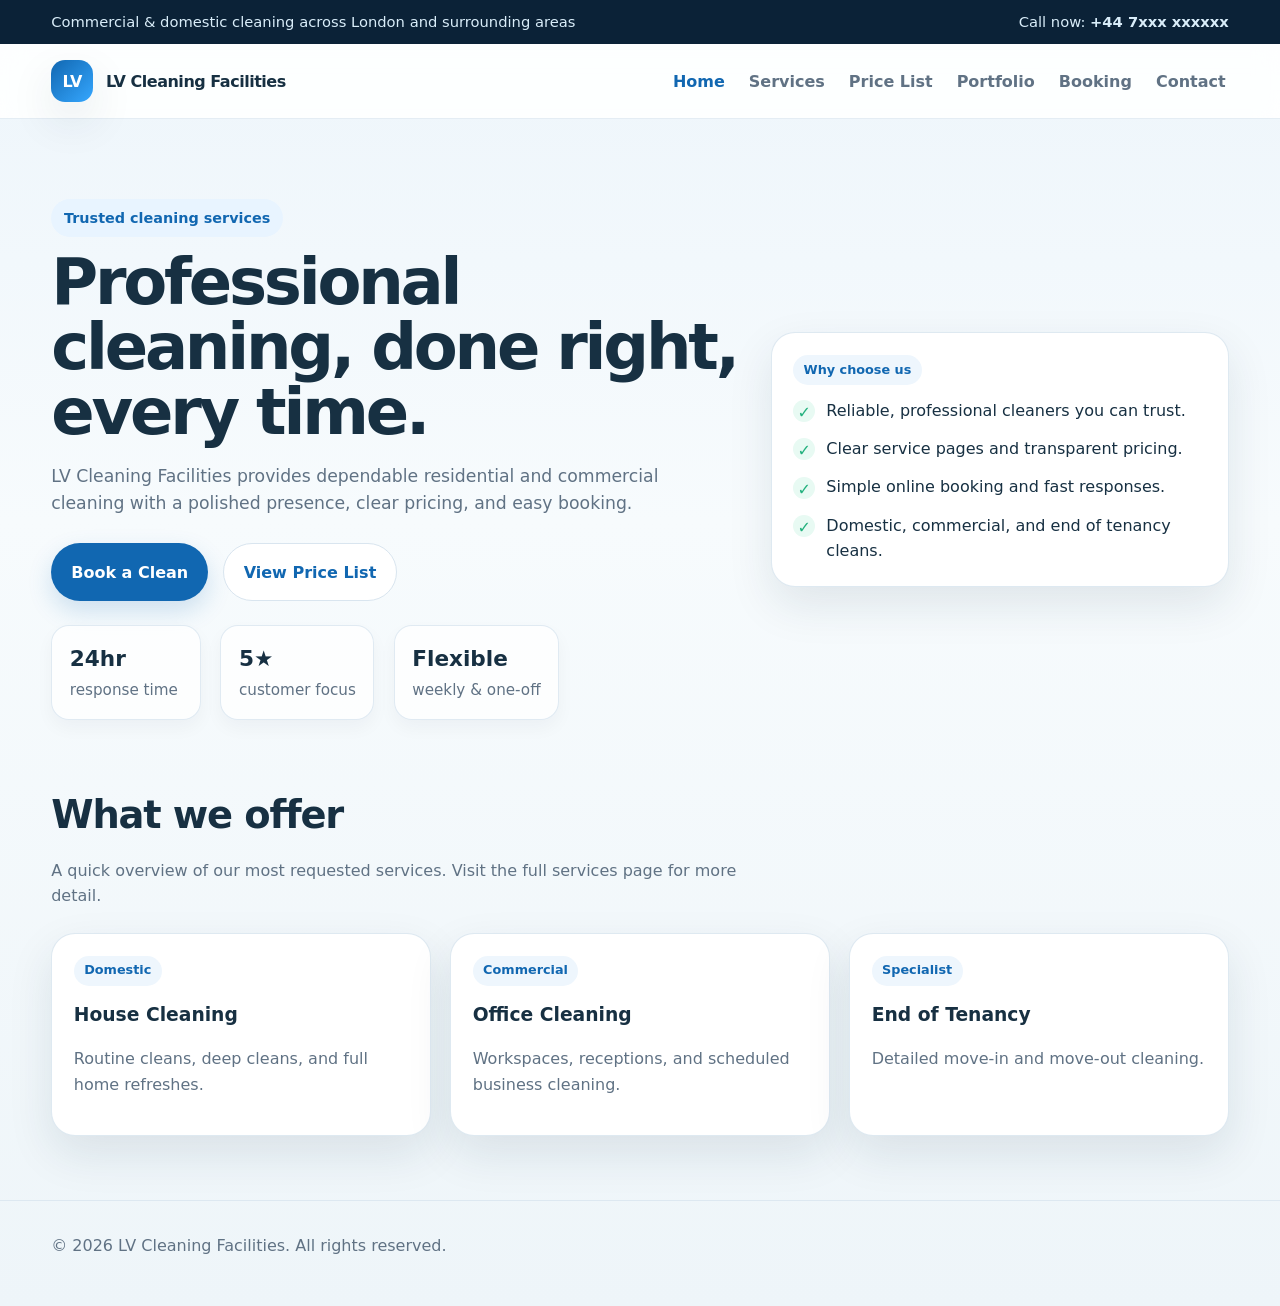
==== index.html @ 7a960f9a "Add files via upload" ====
<!DOCTYPE html>
<html lang="en">
<head>
  <meta charset="UTF-8" />
  <meta name="viewport" content="width=device-width, initial-scale=1.0" />
  <title>LV Cleaning Facilities | Professional Cleaning Services</title>
  <meta name="description" content="LV Cleaning Facilities - professional residential and commercial cleaning services." />
  <link rel="stylesheet" href="styles.css" />
</head>
<body>
  <div class="topbar">
    <div class="container">
      <div>Commercial & domestic cleaning across London and surrounding areas</div>
      <div>Call now: <strong>+44 7xxx xxxxxx</strong></div>
    </div>
  </div>

  <header class="nav">
    <div class="container nav-inner">
      <a class="brand" href="index.html"><span class="logo">LV</span> <span>LV Cleaning Facilities</span></a>
      <nav class="menu" aria-label="Primary navigation">
        <a href="index.html">Home</a>
        <a href="services.html">Services</a>
        <a href="pricing.html">Price List</a>
        <a href="portfolio.html">Portfolio</a>
        <a href="booking.html">Booking</a>
        <a href="contact.html">Contact</a>
      </nav>
    </div>
  </header>

  <main class="hero">
    <div class="container hero-grid">
      <section>
        <span class="eyebrow">Trusted cleaning services</span>
        <h1>Professional cleaning, done right, every time.</h1>
        <p class="lead">LV Cleaning Facilities provides dependable residential and commercial cleaning with a polished presence, clear pricing, and easy booking.</p>
        <div class="hero-actions">
          <a class="btn btn-primary" href="booking.html">Book a Clean</a>
          <a class="btn btn-ghost" href="pricing.html">View Price List</a>
        </div>
        <div class="stats">
          <div class="stat"><strong>24hr</strong><span class="small">response time</span></div>
          <div class="stat"><strong>5★</strong><span class="small">customer focus</span></div>
          <div class="stat"><strong>Flexible</strong><span class="small">weekly & one-off</span></div>
        </div>
      </section>
      <aside class="card hero-card">
        <span class="tag">Why choose us</span>
        <ul class="checklist">
          <li><span class="tick">✓</span><span>Reliable, professional cleaners you can trust.</span></li>
          <li><span class="tick">✓</span><span>Clear service pages and transparent pricing.</span></li>
          <li><span class="tick">✓</span><span>Simple online booking and fast responses.</span></li>
          <li><span class="tick">✓</span><span>Domestic, commercial, and end of tenancy cleans.</span></li>
        </ul>
      </aside>
    </div>
  </main>

  <section class="section">
    <div class="container">
      <h2>What we offer</h2>
      <p class="section-lead">A quick overview of our most requested services. Visit the full services page for more detail.</p>
      <div class="grid-3">
        <article class="card service"><span class="tag">Domestic</span><h3>House Cleaning</h3><p class="muted">Routine cleans, deep cleans, and full home refreshes.</p></article>
        <article class="card service"><span class="tag">Commercial</span><h3>Office Cleaning</h3><p class="muted">Workspaces, receptions, and scheduled business cleaning.</p></article>
        <article class="card service"><span class="tag">Specialist</span><h3>End of Tenancy</h3><p class="muted">Detailed move-in and move-out cleaning.</p></article>
      </div>
    </div>
  </section>

  <footer class="footer">
    <div class="container">© 2026 LV Cleaning Facilities. All rights reserved.</div>
  </footer>

  <script src="script.js"></script>
</body>
</html>
---- styles.css ----
:root{
  --bg:#f5f9fc;--card:#ffffff;--text:#173042;--muted:#607284;
  --primary:#1167b1;--primary-dark:#0d4f86;--accent:#22b07d;
  --line:#d9e5ef;--shadow:0 18px 45px rgba(16,46,66,.10);
}
*{box-sizing:border-box}
html{scroll-behavior:smooth}
body{margin:0;font-family:Inter,system-ui,-apple-system,Segoe UI,Roboto,sans-serif;background:linear-gradient(180deg,#edf5fb 0%,#f7fbfd 40%,#eef5f9 100%);color:var(--text);line-height:1.6}
a{text-decoration:none;color:inherit}
img{max-width:100%;display:block}
.container{width:min(1180px,92vw);margin:0 auto}

.topbar{background:#0b2237;color:#d9edf9;font-size:.92rem}
.topbar .container{display:flex;justify-content:space-between;gap:1rem;padding:.65rem 0;flex-wrap:wrap}

.nav{position:sticky;top:0;z-index:50;background:rgba(255,255,255,.9);backdrop-filter:saturate(180%) blur(12px);border-bottom:1px solid rgba(217,229,239,.7)}
.nav-inner{display:flex;align-items:center;justify-content:space-between;gap:1rem;padding:1rem 0}
.brand{display:flex;align-items:center;gap:.8rem;font-weight:800;letter-spacing:-.03em}
.logo{width:42px;height:42px;border-radius:14px;background:linear-gradient(135deg,var(--primary),#35a7ff);display:grid;place-items:center;color:#fff;box-shadow:var(--shadow)}
.menu{display:flex;gap:1.1rem;flex-wrap:wrap;justify-content:flex-end}
.menu a{color:var(--muted);font-weight:600;padding:.5rem .2rem}
.menu a:hover,.menu a.active{color:var(--primary)}

.btn{display:inline-flex;align-items:center;justify-content:center;gap:.5rem;border:none;border-radius:999px;padding:.95rem 1.25rem;font-weight:700;cursor:pointer;transition:.2s ease;box-shadow:0 10px 25px rgba(17,103,177,.18)}
.btn-primary{background:var(--primary);color:#fff}
.btn-primary:hover{background:var(--primary-dark);transform:translateY(-1px)}
.btn-ghost{background:#fff;color:var(--primary);border:1px solid var(--line);box-shadow:none}

.hero{padding:5rem 0 3rem}
.hero-grid{display:grid;grid-template-columns:1.2fr .8fr;gap:2rem;align-items:center}
.eyebrow{display:inline-flex;gap:.5rem;align-items:center;background:#e8f4ff;color:var(--primary);padding:.45rem .8rem;border-radius:999px;font-weight:700;font-size:.9rem}
h1{font-size:clamp(2.4rem,5vw,4.8rem);line-height:1.02;letter-spacing:-.05em;margin:.8rem 0 1rem}
.lead{font-size:1.08rem;color:var(--muted);max-width:60ch}
.hero-actions{display:flex;gap:.9rem;flex-wrap:wrap;margin:1.6rem 0 1.1rem}
.stats{display:flex;gap:1.2rem;flex-wrap:wrap;margin-top:1.5rem}
.stat{background:rgba(255,255,255,.75);border:1px solid rgba(217,229,239,.8);padding:1rem 1.1rem;border-radius:18px;min-width:150px;box-shadow:0 8px 18px rgba(15,33,48,.04)}
.stat strong{display:block;font-size:1.35rem}

.card{background:var(--card);border:1px solid rgba(217,229,239,.85);border-radius:24px;box-shadow:var(--shadow)}
.hero-card{padding:1.35rem;position:relative;overflow:hidden}

.checklist{display:grid;gap:.8rem;margin:0;padding:0;list-style:none}
.checklist li{display:flex;gap:.7rem;align-items:flex-start}
.tick{width:22px;height:22px;border-radius:50%;background:#e8faf3;color:var(--accent);display:grid;place-items:center;font-weight:900;flex:0 0 22px;margin-top:.15rem}

.section{padding:1rem 0 4rem}
.section h2{font-size:clamp(1.7rem,3vw,2.6rem);letter-spacing:-.03em;margin:0 0 .8rem}
.section-lead{color:var(--muted);max-width:70ch;margin:0 0 1.5rem}
.grid-3{display:grid;grid-template-columns:repeat(3,1fr);gap:1.2rem}
.grid-2{display:grid;grid-template-columns:repeat(2,1fr);gap:1.2rem}

.panel,.service,.price,.portfolio-item,.contact-box,.form-box,.info-box{padding:1.35rem}
.service h3,.price h3,.portfolio-item h3{margin:.1rem 0 .5rem}
.tag{display:inline-block;background:#eef6fd;color:var(--primary);padding:.3rem .65rem;border-radius:999px;font-weight:700;font-size:.8rem;margin-bottom:.8rem}

.price .amount{font-size:2rem;font-weight:800;letter-spacing:-.03em}
.price ul{margin:1rem 0 0;padding-left:1.1rem;color:var(--muted)}

.portfolio-item{min-height:220px;display:flex;flex-direction:column;justify-content:flex-end;background:linear-gradient(180deg, rgba(15,32,47,.04), rgba(15,32,47,.24)), linear-gradient(135deg,#dfeef7,#f7fbfd)}
.portfolio-item:nth-child(2n){background:linear-gradient(180deg, rgba(15,32,47,.04), rgba(15,32,47,.24)), linear-gradient(135deg,#e7f7f1,#f8fcfb)}
.portfolio-item:nth-child(3n){background:linear-gradient(180deg, rgba(15,32,47,.04), rgba(15,32,47,.24)), linear-gradient(135deg,#f1ecff,#faf8ff)}

.form-grid{display:grid;grid-template-columns:1fr 1fr;gap:1rem}
.field{display:flex;flex-direction:column;gap:.45rem}
.field.full{grid-column:1/-1}
label{font-weight:600}
input,select,textarea{width:100%;padding:1rem;border:1px solid var(--line);border-radius:14px;font:inherit;background:#fff;color:var(--text)}
textarea{min-height:140px;resize:vertical}
.form-success{display:none;background:#e8faf3;color:#0f7a52;padding:1rem;border-radius:14px;font-weight:600;margin-top:1rem}

.footer{padding:2rem 0 3rem;color:var(--muted);border-top:1px solid rgba(217,229,239,.8)}
.small{font-size:.95rem;color:var(--muted)}
.muted{color:var(--muted)}

.page-hero{padding:2.5rem 0 1.3rem}
.page-banner{padding:1.6rem;border-radius:24px;background:linear-gradient(135deg,#0f2b46,#164d7d);color:#fff;box-shadow:var(--shadow)}
.page-banner h1{color:#fff;font-size:clamp(2rem,4vw,3.2rem)}
.page-banner p{color:#d9edf9;max-width:60ch}

@media (max-width: 900px){
  .hero-grid,.grid-3,.grid-2{grid-template-columns:1fr}
  .menu{display:none}
  .form-grid{grid-template-columns:1fr}
  .hero{padding-top:3rem}
}
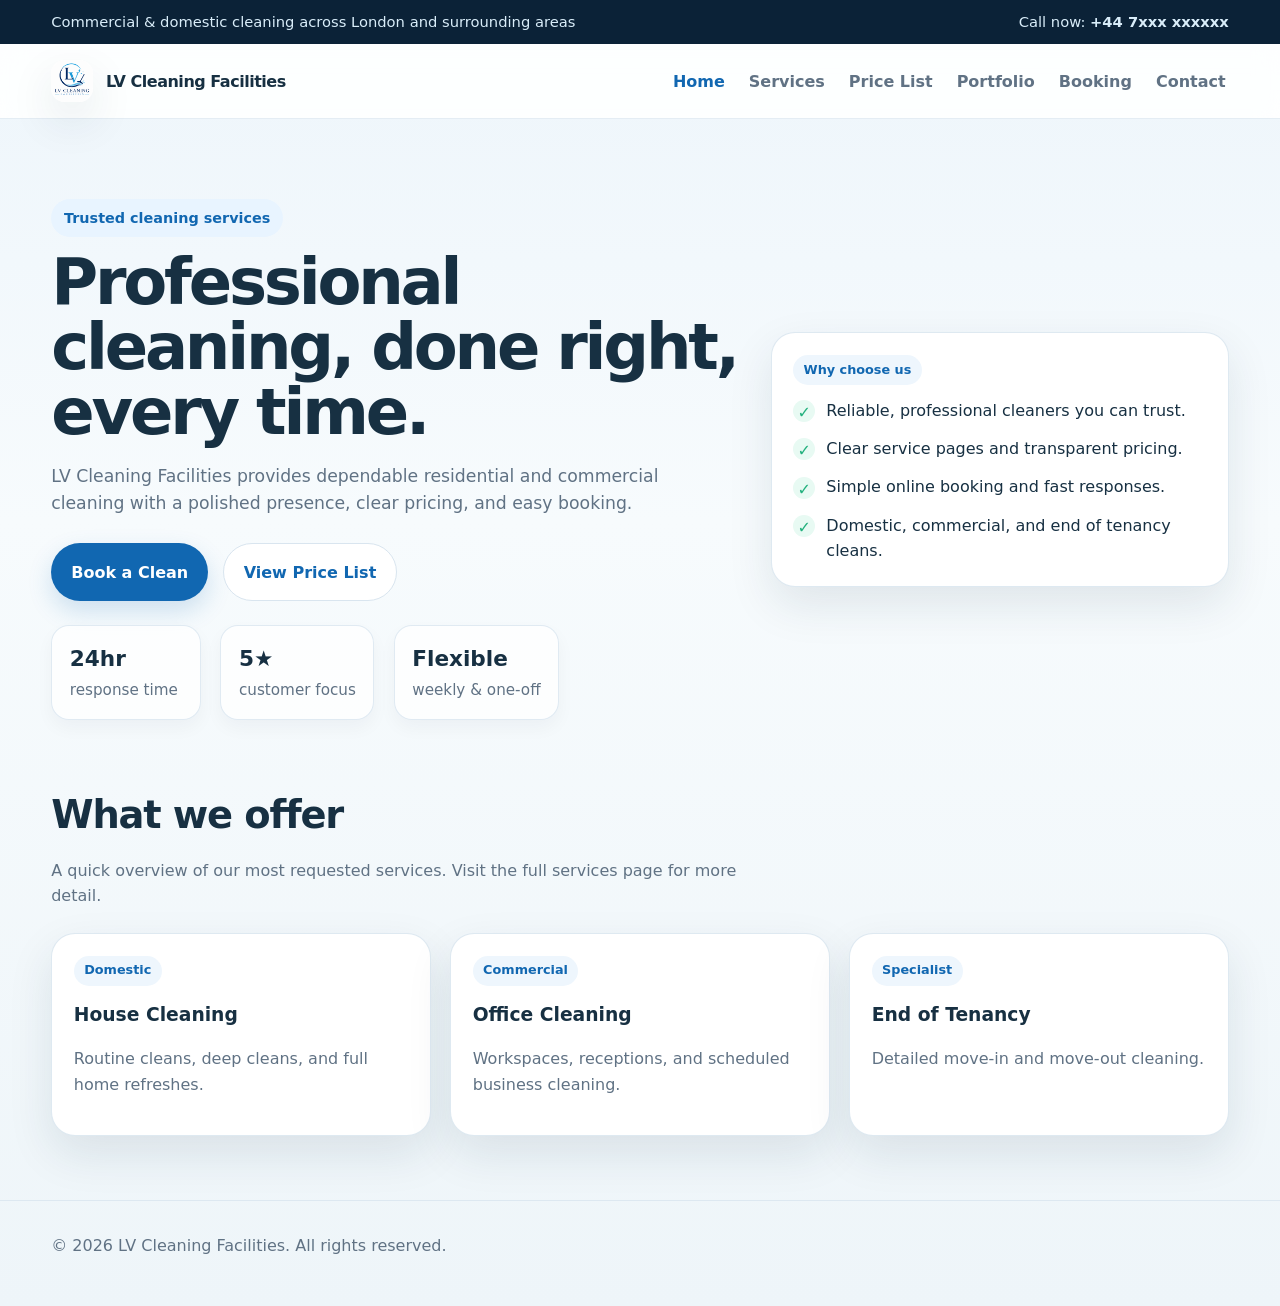
==== commit 702cf3ba: "Use lvlogo.png in nav brand" ====
--- a/index.html
+++ b/index.html
@@ -17,7 +17,7 @@
 
   <header class="nav">
     <div class="container nav-inner">
-      <a class="brand" href="index.html"><span class="logo">LV</span> <span>LV Cleaning Facilities</span></a>
+      <a class="brand" href="index.html"><span class="logo"><img src="lvlogo.png" alt="LV Cleaning Facilities logo"></span> <span>LV Cleaning Facilities</span></a>
       <nav class="menu" aria-label="Primary navigation">
         <a href="index.html">Home</a>
         <a href="services.html">Services</a>
--- a/styles.css
+++ b/styles.css
@@ -1,3 +1,4 @@
+
 :root{
   --bg:#f5f9fc;--card:#ffffff;--text:#173042;--muted:#607284;
   --primary:#1167b1;--primary-dark:#0d4f86;--accent:#22b07d;
@@ -16,7 +17,8 @@
 .nav{position:sticky;top:0;z-index:50;background:rgba(255,255,255,.9);backdrop-filter:saturate(180%) blur(12px);border-bottom:1px solid rgba(217,229,239,.7)}
 .nav-inner{display:flex;align-items:center;justify-content:space-between;gap:1rem;padding:1rem 0}
 .brand{display:flex;align-items:center;gap:.8rem;font-weight:800;letter-spacing:-.03em}
-.logo{width:42px;height:42px;border-radius:14px;background:linear-gradient(135deg,var(--primary),#35a7ff);display:grid;place-items:center;color:#fff;box-shadow:var(--shadow)}
+.logo{width:42px;height:42px;border-radius:14px;background:#fff;display:grid;place-items:center;color:#fff;box-shadow:var(--shadow);overflow:hidden;flex:0 0 42px}
+.logo img{width:100%;height:100%;object-fit:contain;display:block}
 .menu{display:flex;gap:1.1rem;flex-wrap:wrap;justify-content:flex-end}
 .menu a{color:var(--muted);font-weight:600;padding:.5rem .2rem}
 .menu a:hover,.menu a.active{color:var(--primary)}
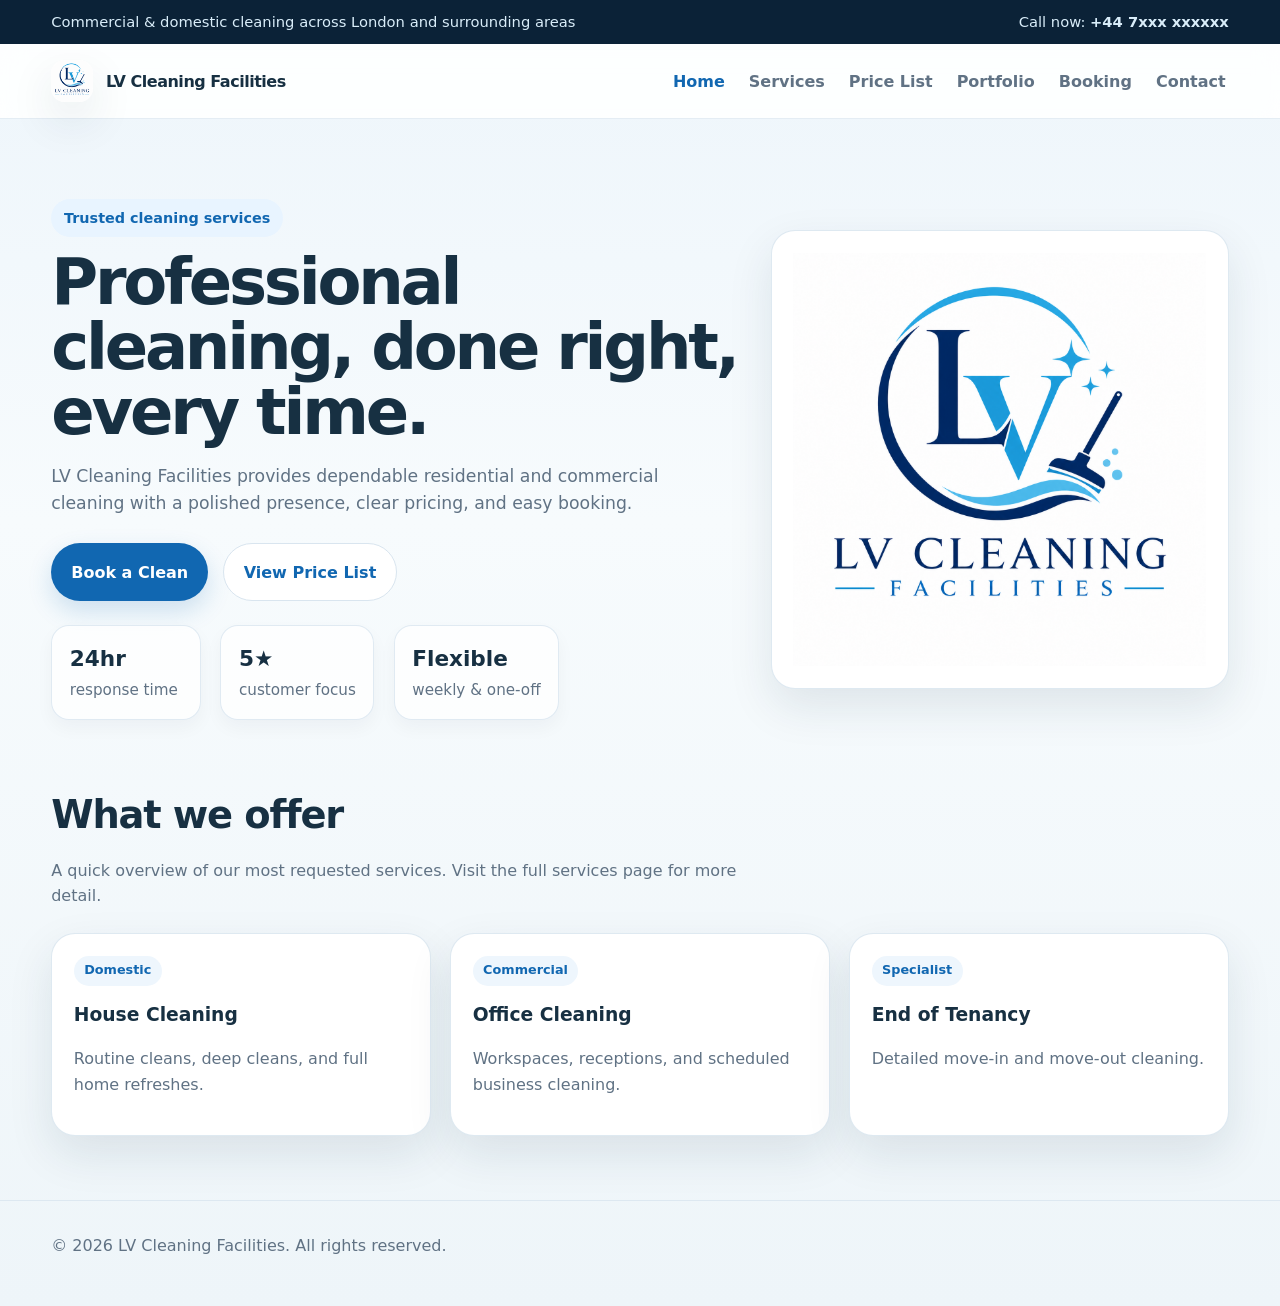
==== commit ce2b7df5: "Replace why-choose-us card with logo display" ====
--- a/index.html
+++ b/index.html
@@ -45,14 +45,8 @@
           <div class="stat"><strong>Flexible</strong><span class="small">weekly & one-off</span></div>
         </div>
       </section>
-      <aside class="card hero-card">
-        <span class="tag">Why choose us</span>
-        <ul class="checklist">
-          <li><span class="tick">✓</span><span>Reliable, professional cleaners you can trust.</span></li>
-          <li><span class="tick">✓</span><span>Clear service pages and transparent pricing.</span></li>
-          <li><span class="tick">✓</span><span>Simple online booking and fast responses.</span></li>
-          <li><span class="tick">✓</span><span>Domestic, commercial, and end of tenancy cleans.</span></li>
-        </ul>
+      <aside class="card hero-card hero-logo-card">
+        <img src="lvlogo.png" alt="LV Cleaning Facilities logo" class="hero-logo-img">
       </aside>
     </div>
   </main>
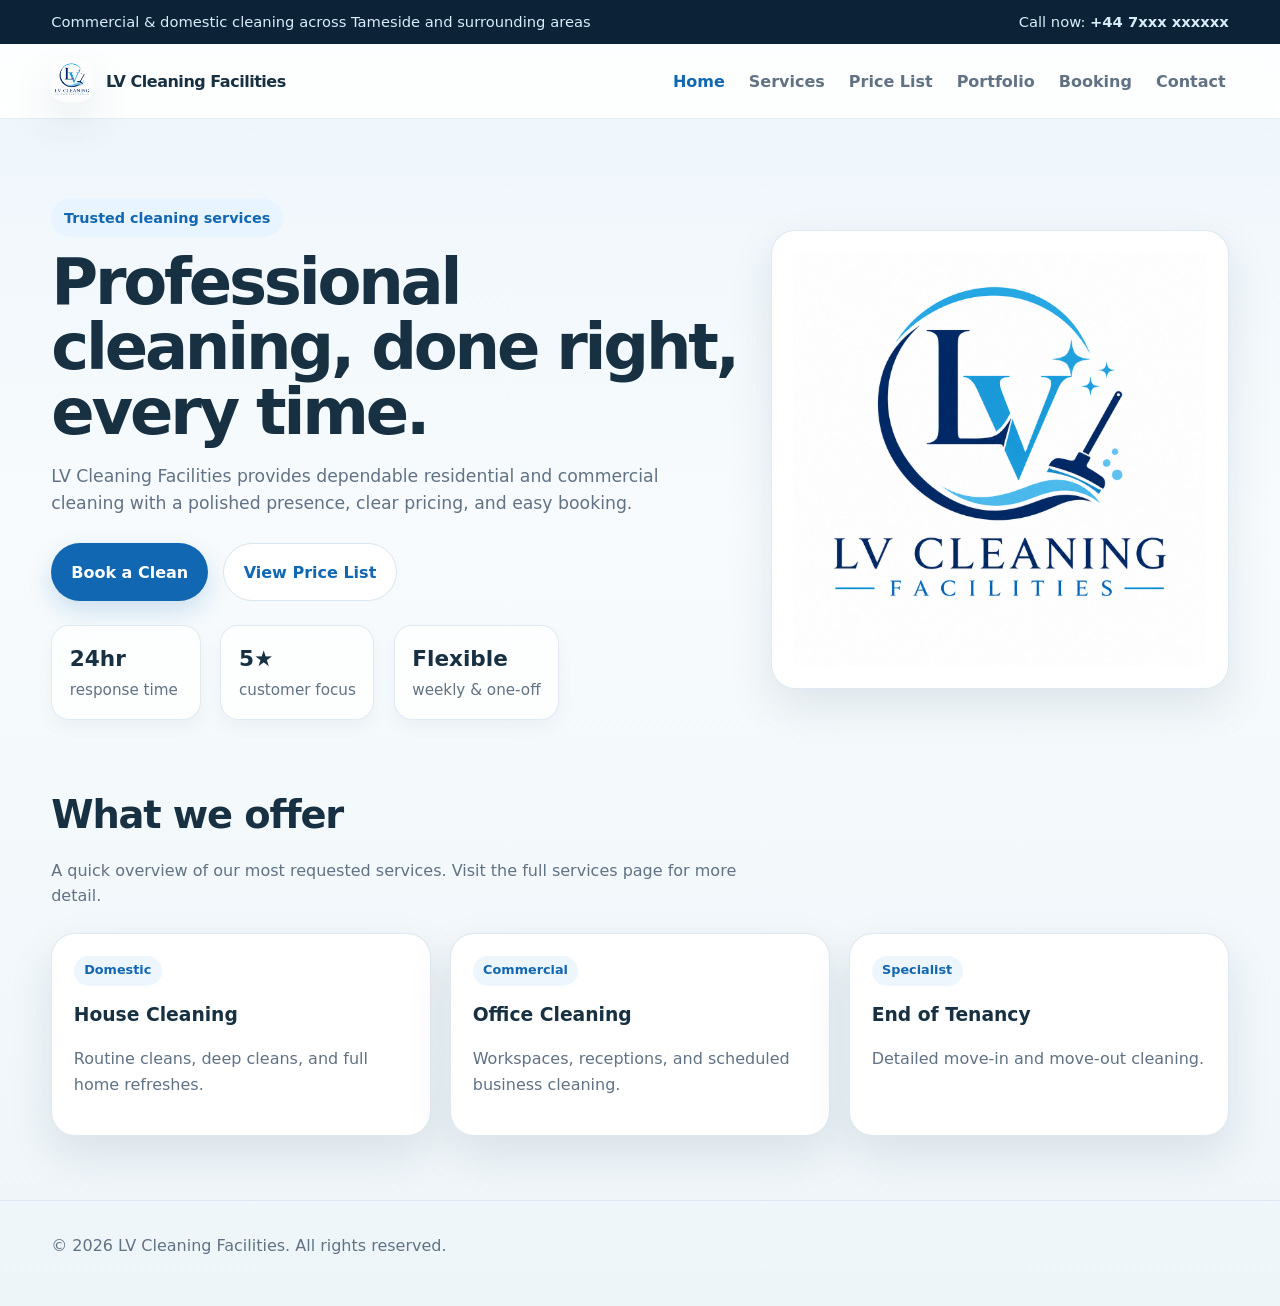
==== commit a8583054: "Update location from London to Tameside" ====
--- a/index.html
+++ b/index.html
@@ -10,7 +10,7 @@
 <body>
   <div class="topbar">
     <div class="container">
-      <div>Commercial & domestic cleaning across London and surrounding areas</div>
+      <div>Commercial & domestic cleaning across Tameside and surrounding areas</div>
       <div>Call now: <strong>+44 7xxx xxxxxx</strong></div>
     </div>
   </div>
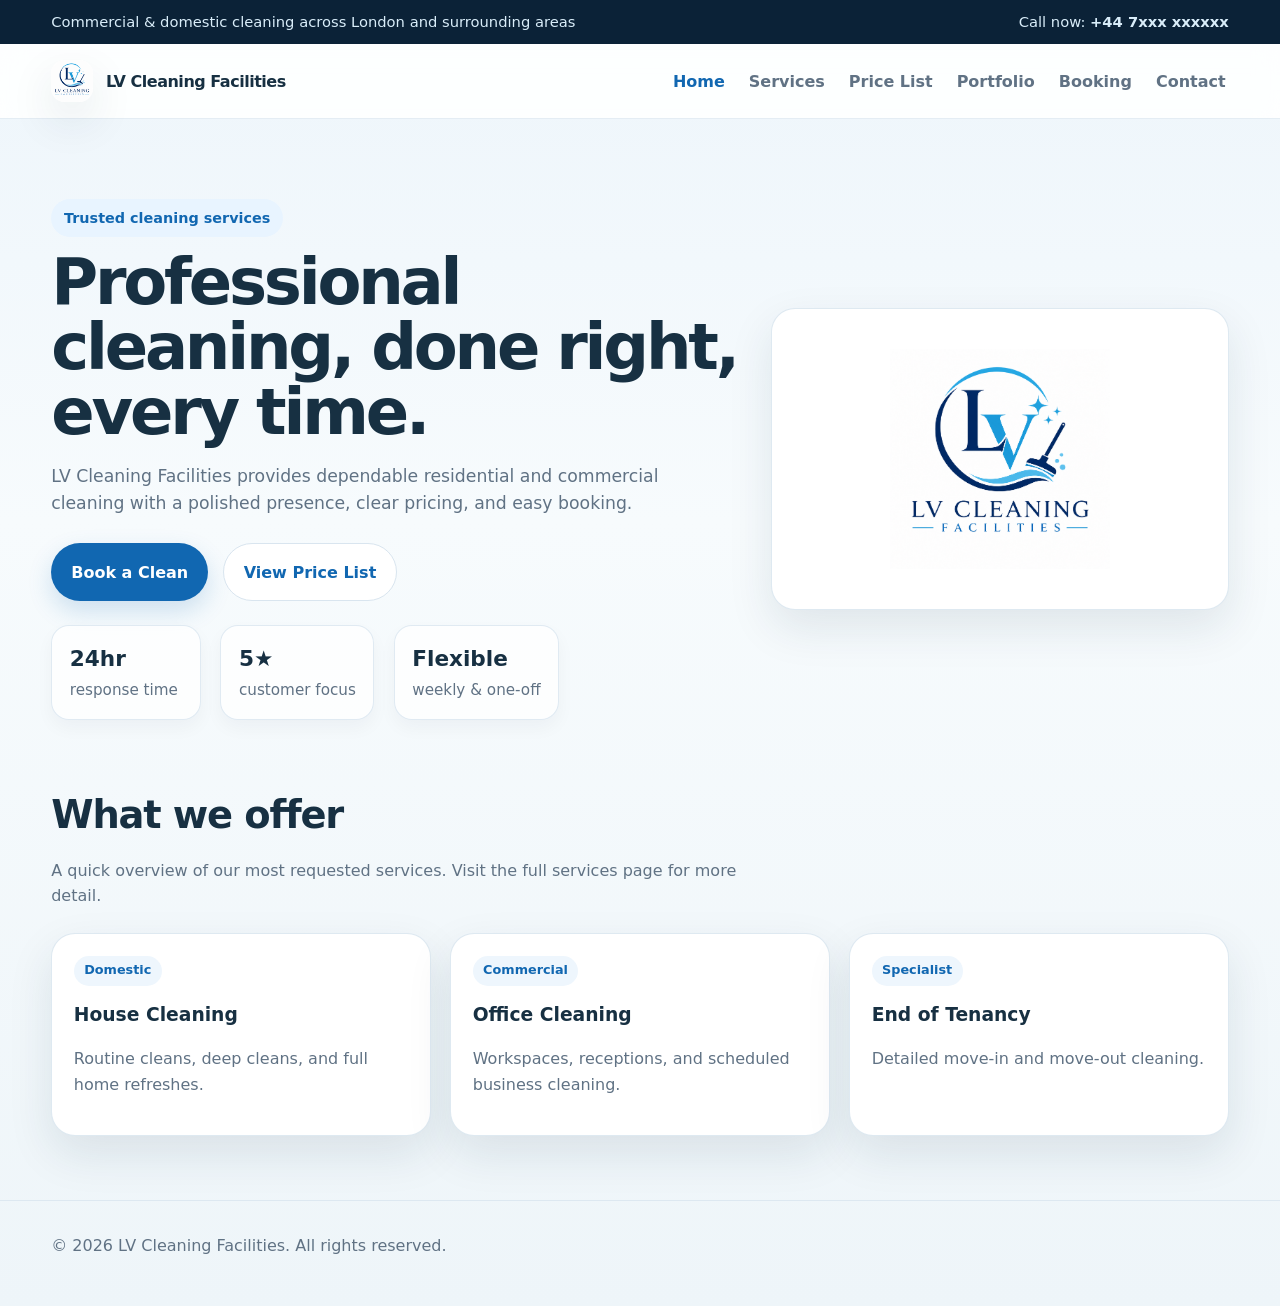
==== commit 14d563f1: "Add mobile nav toggle button" ====
--- a/index.html
+++ b/index.html
@@ -10,7 +10,7 @@
 <body>
   <div class="topbar">
     <div class="container">
-      <div>Commercial & domestic cleaning across Tameside and surrounding areas</div>
+      <div>Commercial & domestic cleaning across London and surrounding areas</div>
       <div>Call now: <strong>+44 7xxx xxxxxx</strong></div>
     </div>
   </div>
@@ -18,6 +18,7 @@
   <header class="nav">
     <div class="container nav-inner">
       <a class="brand" href="index.html"><span class="logo"><img src="lvlogo.png" alt="LV Cleaning Facilities logo"></span> <span>LV Cleaning Facilities</span></a>
+      <button class="nav-toggle" id="nav-toggle" aria-label="Toggle menu"><span></span><span></span><span></span></button>
       <nav class="menu" aria-label="Primary navigation">
         <a href="index.html">Home</a>
         <a href="services.html">Services</a>
--- a/styles.css
+++ b/styles.css
@@ -15,13 +15,17 @@
 .topbar .container{display:flex;justify-content:space-between;gap:1rem;padding:.65rem 0;flex-wrap:wrap}
 
 .nav{position:sticky;top:0;z-index:50;background:rgba(255,255,255,.9);backdrop-filter:saturate(180%) blur(12px);border-bottom:1px solid rgba(217,229,239,.7)}
-.nav-inner{display:flex;align-items:center;justify-content:space-between;gap:1rem;padding:1rem 0}
+.nav-inner{position:relative;display:flex;align-items:center;justify-content:space-between;gap:1rem;padding:1rem 0}
 .brand{display:flex;align-items:center;gap:.8rem;font-weight:800;letter-spacing:-.03em}
 .logo{width:42px;height:42px;border-radius:14px;background:#fff;display:grid;place-items:center;color:#fff;box-shadow:var(--shadow);overflow:hidden;flex:0 0 42px}
 .logo img{width:100%;height:100%;object-fit:contain;display:block}
 .menu{display:flex;gap:1.1rem;flex-wrap:wrap;justify-content:flex-end}
 .menu a{color:var(--muted);font-weight:600;padding:.5rem .2rem}
 .menu a:hover,.menu a.active{color:var(--primary)}
+
+.nav-toggle{display:none;background:none;border:none;cursor:pointer;padding:.6rem;border-radius:10px;margin-left:auto}
+.nav-toggle span{display:block;width:24px;height:2px;background:var(--text);margin:5px 0;transition:.2s ease;border-radius:2px}
+.nav-toggle:hover{background:#eef6fd}
 
 .btn{display:inline-flex;align-items:center;justify-content:center;gap:.5rem;border:none;border-radius:999px;padding:.95rem 1.25rem;font-weight:700;cursor:pointer;transition:.2s ease;box-shadow:0 10px 25px rgba(17,103,177,.18)}
 .btn-primary{background:var(--primary);color:#fff}
@@ -40,6 +44,8 @@
 
 .card{background:var(--card);border:1px solid rgba(217,229,239,.85);border-radius:24px;box-shadow:var(--shadow)}
 .hero-card{padding:1.35rem;position:relative;overflow:hidden}
+.hero-logo-card{display:flex;align-items:center;justify-content:center;min-height:280px;padding:2.5rem}
+.hero-logo-img{max-width:220px;width:100%;height:auto;margin:0 auto;object-fit:contain}
 
 .checklist{display:grid;gap:.8rem;margin:0;padding:0;list-style:none}
 .checklist li{display:flex;gap:.7rem;align-items:flex-start}
@@ -81,7 +87,12 @@
 
 @media (max-width: 900px){
   .hero-grid,.grid-3,.grid-2{grid-template-columns:1fr}
-  .menu{display:none}
   .form-grid{grid-template-columns:1fr}
   .hero{padding-top:3rem}
+
+  .nav-toggle{display:block}
+  .menu{display:none;position:absolute;top:100%;left:0;right:0;background:#fff;flex-direction:column;gap:.2rem;padding:1rem 1.2rem 1.4rem;border-bottom:1px solid var(--line);box-shadow:var(--shadow);border-radius:0 0 18px 18px}
+  .menu.open{display:flex}
+  .menu a{padding:.75rem .3rem;border-bottom:1px solid rgba(217,229,239,.6)}
+  .menu a:last-child{border-bottom:none}
 }
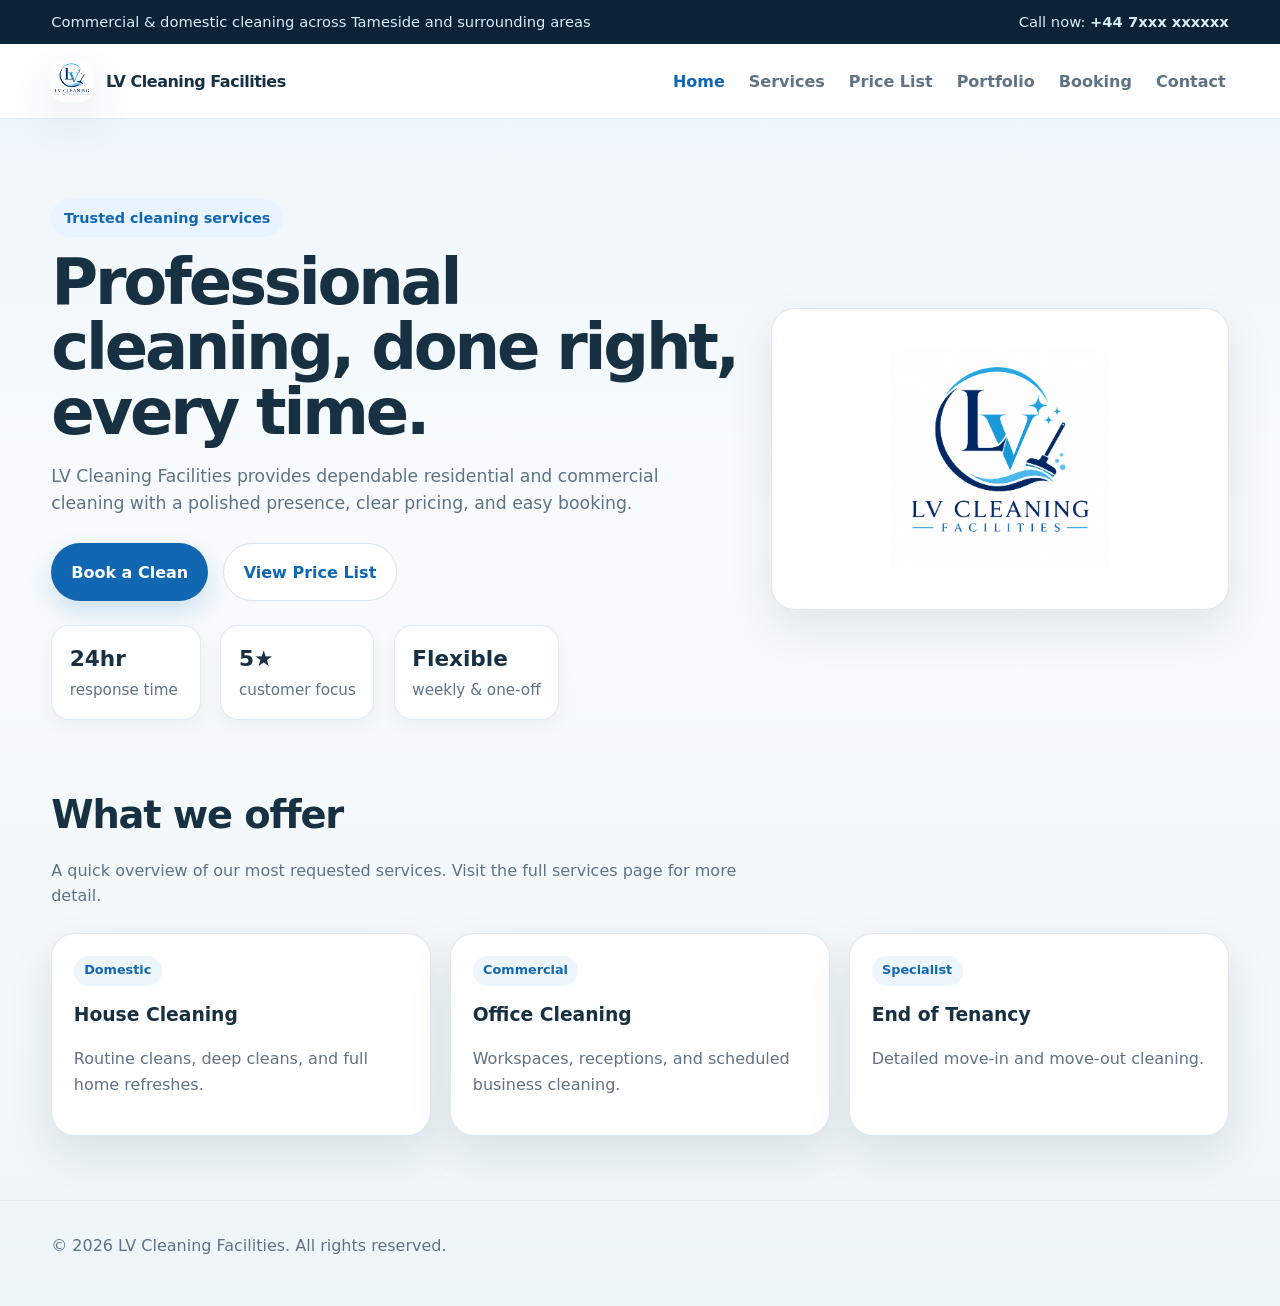
==== commit 785cc0b3: "Update location to Tameside" ====
--- a/index.html
+++ b/index.html
@@ -10,7 +10,7 @@
 <body>
   <div class="topbar">
     <div class="container">
-      <div>Commercial & domestic cleaning across London and surrounding areas</div>
+      <div>Commercial & domestic cleaning across Tameside and surrounding areas</div>
       <div>Call now: <strong>+44 7xxx xxxxxx</strong></div>
     </div>
   </div>
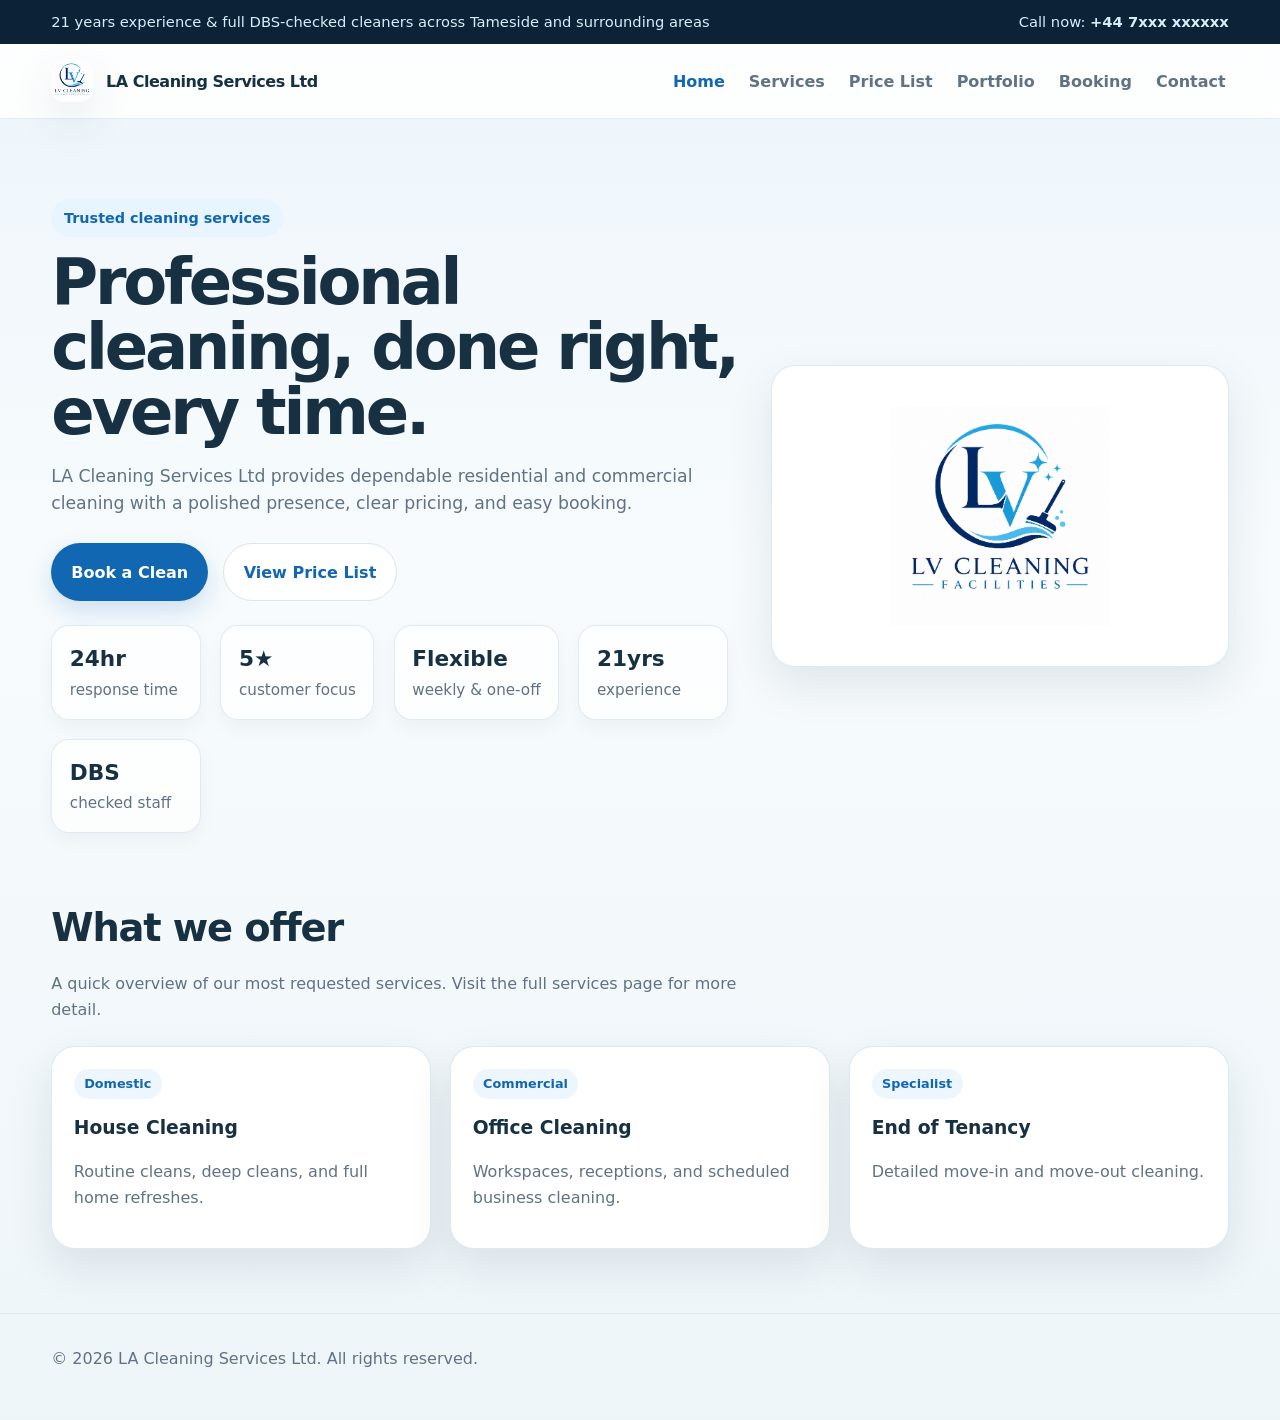
==== commit eb4279ba: "Rename business to LA Cleaning Services Ltd and add trust signals" ====
--- a/index.html
+++ b/index.html
@@ -3,21 +3,21 @@
 <head>
   <meta charset="UTF-8" />
   <meta name="viewport" content="width=device-width, initial-scale=1.0" />
-  <title>LV Cleaning Facilities | Professional Cleaning Services</title>
-  <meta name="description" content="LV Cleaning Facilities - professional residential and commercial cleaning services." />
+  <title>LA Cleaning Services Ltd | Professional Cleaning Services</title>
+  <meta name="description" content="LA Cleaning Services Ltd - professional residential and commercial cleaning services." />
   <link rel="stylesheet" href="styles.css" />
 </head>
 <body>
   <div class="topbar">
     <div class="container">
-      <div>Commercial & domestic cleaning across Tameside and surrounding areas</div>
+      <div>21 years experience & full DBS-checked cleaners across Tameside and surrounding areas</div>
       <div>Call now: <strong>+44 7xxx xxxxxx</strong></div>
     </div>
   </div>
 
   <header class="nav">
     <div class="container nav-inner">
-      <a class="brand" href="index.html"><span class="logo"><img src="lvlogo.png" alt="LV Cleaning Facilities logo"></span> <span>LV Cleaning Facilities</span></a>
+      <a class="brand" href="index.html"><span class="logo"><img src="lvlogo.png" alt="LA Cleaning Services Ltd logo"></span> <span>LA Cleaning Services Ltd</span></a>
       <button class="nav-toggle" id="nav-toggle" aria-label="Toggle menu"><span></span><span></span><span></span></button>
       <nav class="menu" aria-label="Primary navigation">
         <a href="index.html">Home</a>
@@ -35,7 +35,7 @@
       <section>
         <span class="eyebrow">Trusted cleaning services</span>
         <h1>Professional cleaning, done right, every time.</h1>
-        <p class="lead">LV Cleaning Facilities provides dependable residential and commercial cleaning with a polished presence, clear pricing, and easy booking.</p>
+        <p class="lead">LA Cleaning Services Ltd provides dependable residential and commercial cleaning with a polished presence, clear pricing, and easy booking.</p>
         <div class="hero-actions">
           <a class="btn btn-primary" href="booking.html">Book a Clean</a>
           <a class="btn btn-ghost" href="pricing.html">View Price List</a>
@@ -44,10 +44,12 @@
           <div class="stat"><strong>24hr</strong><span class="small">response time</span></div>
           <div class="stat"><strong>5★</strong><span class="small">customer focus</span></div>
           <div class="stat"><strong>Flexible</strong><span class="small">weekly & one-off</span></div>
+          <div class="stat"><strong>21yrs</strong><span class="small">experience</span></div>
+          <div class="stat"><strong>DBS</strong><span class="small">checked staff</span></div>
         </div>
       </section>
       <aside class="card hero-card hero-logo-card">
-        <img src="lvlogo.png" alt="LV Cleaning Facilities logo" class="hero-logo-img">
+        <img src="lvlogo.png" alt="LA Cleaning Services Ltd logo" class="hero-logo-img">
       </aside>
     </div>
   </main>
@@ -65,7 +67,7 @@
   </section>
 
   <footer class="footer">
-    <div class="container">© 2026 LV Cleaning Facilities. All rights reserved.</div>
+    <div class="container">© 2026 LA Cleaning Services Ltd. All rights reserved.</div>
   </footer>
 
   <script src="script.js"></script>
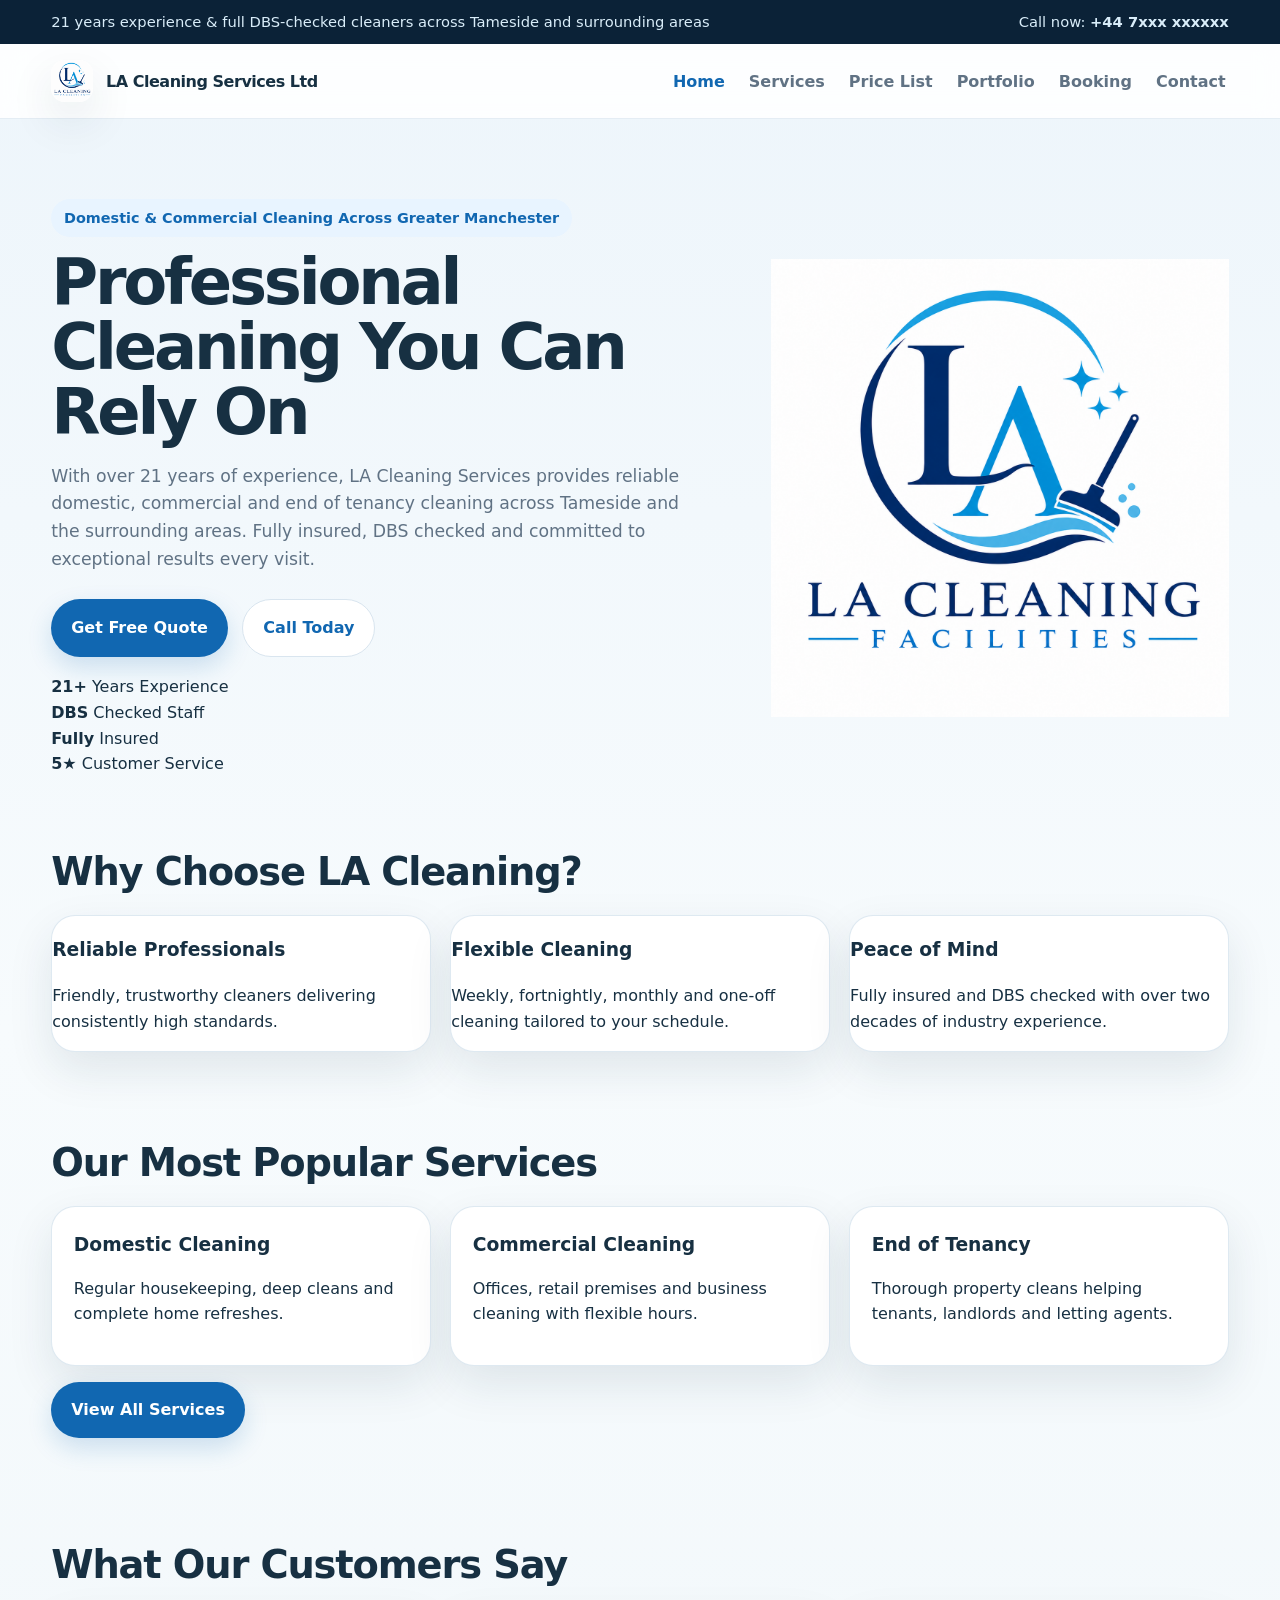
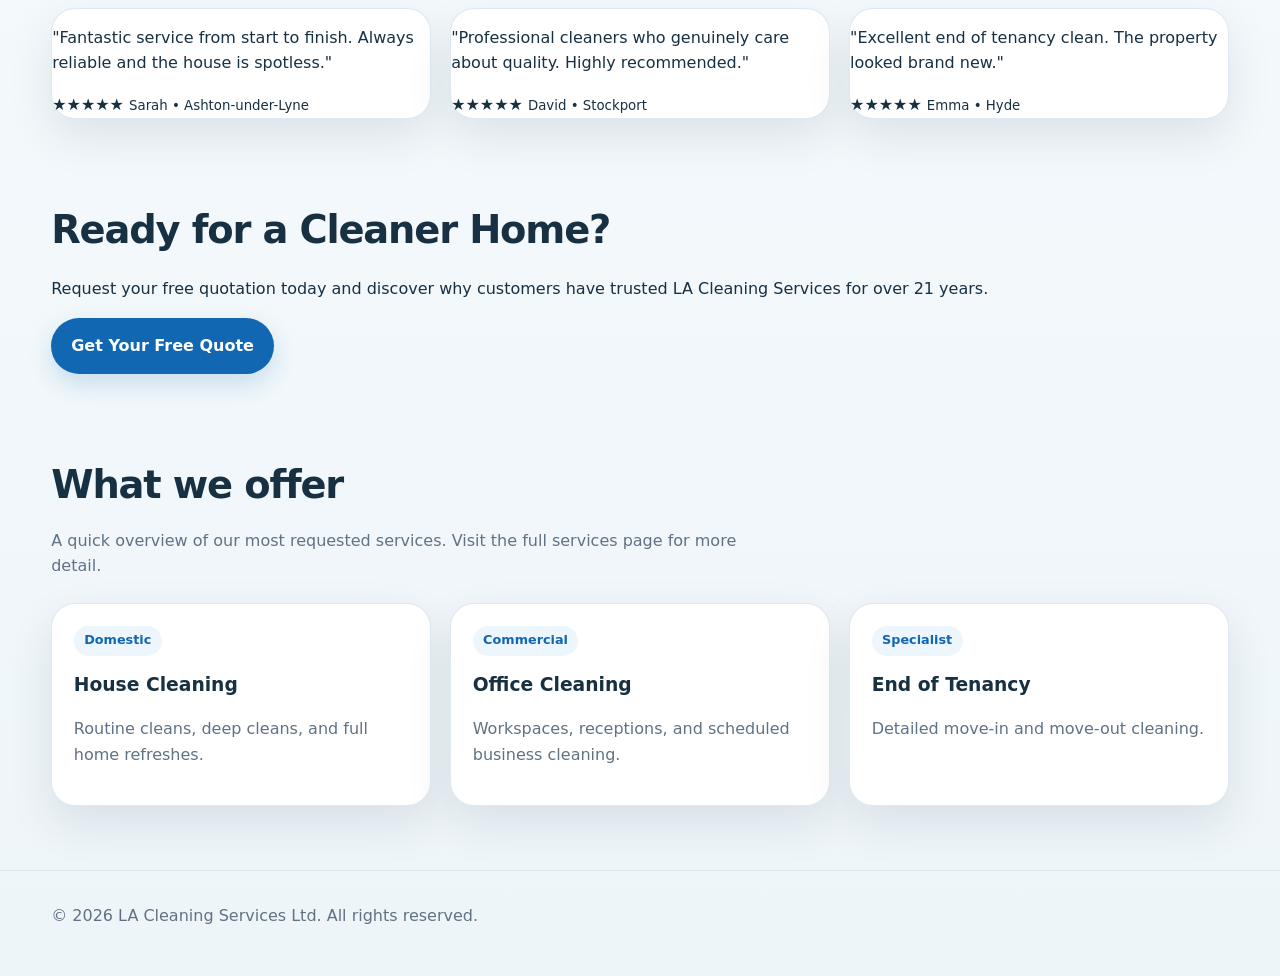
==== commit 27c8362b: "Revamp main section with updated content and layout Updated the main section layout and content for " ====
--- a/index.html
+++ b/index.html
@@ -30,30 +30,220 @@
     </div>
   </header>
 
-  <main class="hero">
+ <main>
+
+  <section class="hero hero-home">
     <div class="container hero-grid">
-      <section>
-        <span class="eyebrow">Trusted cleaning services</span>
-        <h1>Professional cleaning, done right, every time.</h1>
-        <p class="lead">LA Cleaning Services Ltd provides dependable residential and commercial cleaning with a polished presence, clear pricing, and easy booking.</p>
+
+      <div class="hero-content">
+
+        <span class="eyebrow">
+          Domestic & Commercial Cleaning Across Greater Manchester
+        </span>
+
+        <h1>
+          Professional Cleaning You Can Rely On
+        </h1>
+
+        <p class="lead">
+          With over 21 years of experience, LA Cleaning Services provides
+          reliable domestic, commercial and end of tenancy cleaning across
+          Tameside and the surrounding areas. Fully insured, DBS checked and
+          committed to exceptional results every visit.
+        </p>
+
         <div class="hero-actions">
-          <a class="btn btn-primary" href="booking.html">Book a Clean</a>
-          <a class="btn btn-ghost" href="pricing.html">View Price List</a>
+          <a class="btn btn-primary" href="booking.html">
+            Get Free Quote
+          </a>
+
+          <a class="btn btn-ghost" href="contact.html">
+            Call Today
+          </a>
         </div>
-        <div class="stats">
-          <div class="stat"><strong>24hr</strong><span class="small">response time</span></div>
-          <div class="stat"><strong>5★</strong><span class="small">customer focus</span></div>
-          <div class="stat"><strong>Flexible</strong><span class="small">weekly & one-off</span></div>
-          <div class="stat"><strong>21yrs</strong><span class="small">experience</span></div>
-          <div class="stat"><strong>DBS</strong><span class="small">checked staff</span></div>
+
+        <div class="trust-bar">
+
+          <div class="trust-item">
+            <strong>21+</strong>
+            <span>Years Experience</span>
+          </div>
+
+          <div class="trust-item">
+            <strong>DBS</strong>
+            <span>Checked Staff</span>
+          </div>
+
+          <div class="trust-item">
+            <strong>Fully</strong>
+            <span>Insured</span>
+          </div>
+
+          <div class="trust-item">
+            <strong>5★</strong>
+            <span>Customer Service</span>
+          </div>
+
         </div>
-      </section>
-      <aside class="card hero-card hero-logo-card">
-        <img src="lvlogo.png" alt="LA Cleaning Services Ltd logo" class="hero-logo-img">
-      </aside>
-    </div>
-  </main>
-
+
+      </div>
+
+      <div class="hero-image">
+        <img src="lvlogo.png" alt="LA Cleaning Services">
+      </div>
+
+    </div>
+  </section>
+
+  <section class="section">
+
+    <div class="container">
+
+      <h2>Why Choose LA Cleaning?</h2>
+
+      <div class="grid-3">
+
+        <article class="card">
+          <h3>Reliable Professionals</h3>
+          <p>
+            Friendly, trustworthy cleaners delivering consistently high
+            standards.
+          </p>
+        </article>
+
+        <article class="card">
+          <h3>Flexible Cleaning</h3>
+          <p>
+            Weekly, fortnightly, monthly and one-off cleaning tailored to your
+            schedule.
+          </p>
+        </article>
+
+        <article class="card">
+          <h3>Peace of Mind</h3>
+          <p>
+            Fully insured and DBS checked with over two decades of industry
+            experience.
+          </p>
+        </article>
+
+      </div>
+
+    </div>
+
+  </section>
+
+  <section class="section alt">
+
+    <div class="container">
+
+      <h2>Our Most Popular Services</h2>
+
+      <div class="grid-3">
+
+        <article class="card service">
+          <h3>Domestic Cleaning</h3>
+          <p>
+            Regular housekeeping, deep cleans and complete home refreshes.
+          </p>
+        </article>
+
+        <article class="card service">
+          <h3>Commercial Cleaning</h3>
+          <p>
+            Offices, retail premises and business cleaning with flexible hours.
+          </p>
+        </article>
+
+        <article class="card service">
+          <h3>End of Tenancy</h3>
+          <p>
+            Thorough property cleans helping tenants, landlords and letting
+            agents.
+          </p>
+        </article>
+
+      </div>
+
+      <p class="center">
+        <a class="btn btn-primary" href="services.html">
+          View All Services
+        </a>
+      </p>
+
+    </div>
+
+  </section>
+
+  <section class="section">
+
+    <div class="container">
+
+      <h2>What Our Customers Say</h2>
+
+      <div class="grid-3">
+
+        <article class="card testimonial">
+          <p>
+            "Fantastic service from start to finish. Always reliable and the
+            house is spotless."
+          </p>
+
+          <strong>★★★★★</strong>
+
+          <small>Sarah • Ashton-under-Lyne</small>
+
+        </article>
+
+        <article class="card testimonial">
+          <p>
+            "Professional cleaners who genuinely care about quality. Highly
+            recommended."
+          </p>
+
+          <strong>★★★★★</strong>
+
+          <small>David • Stockport</small>
+
+        </article>
+
+        <article class="card testimonial">
+          <p>
+            "Excellent end of tenancy clean. The property looked brand new."
+          </p>
+
+          <strong>★★★★★</strong>
+
+          <small>Emma • Hyde</small>
+
+        </article>
+
+      </div>
+
+    </div>
+
+  </section>
+
+  <section class="section cta">
+
+    <div class="container center">
+
+      <h2>Ready for a Cleaner Home?</h2>
+
+      <p>
+        Request your free quotation today and discover why customers have trusted
+        LA Cleaning Services for over 21 years.
+      </p>
+
+      <a class="btn btn-primary btn-large" href="booking.html">
+        Get Your Free Quote
+      </a>
+
+    </div>
+
+  </section>
+
+</main>
   <section class="section">
     <div class="container">
       <h2>What we offer</h2>
